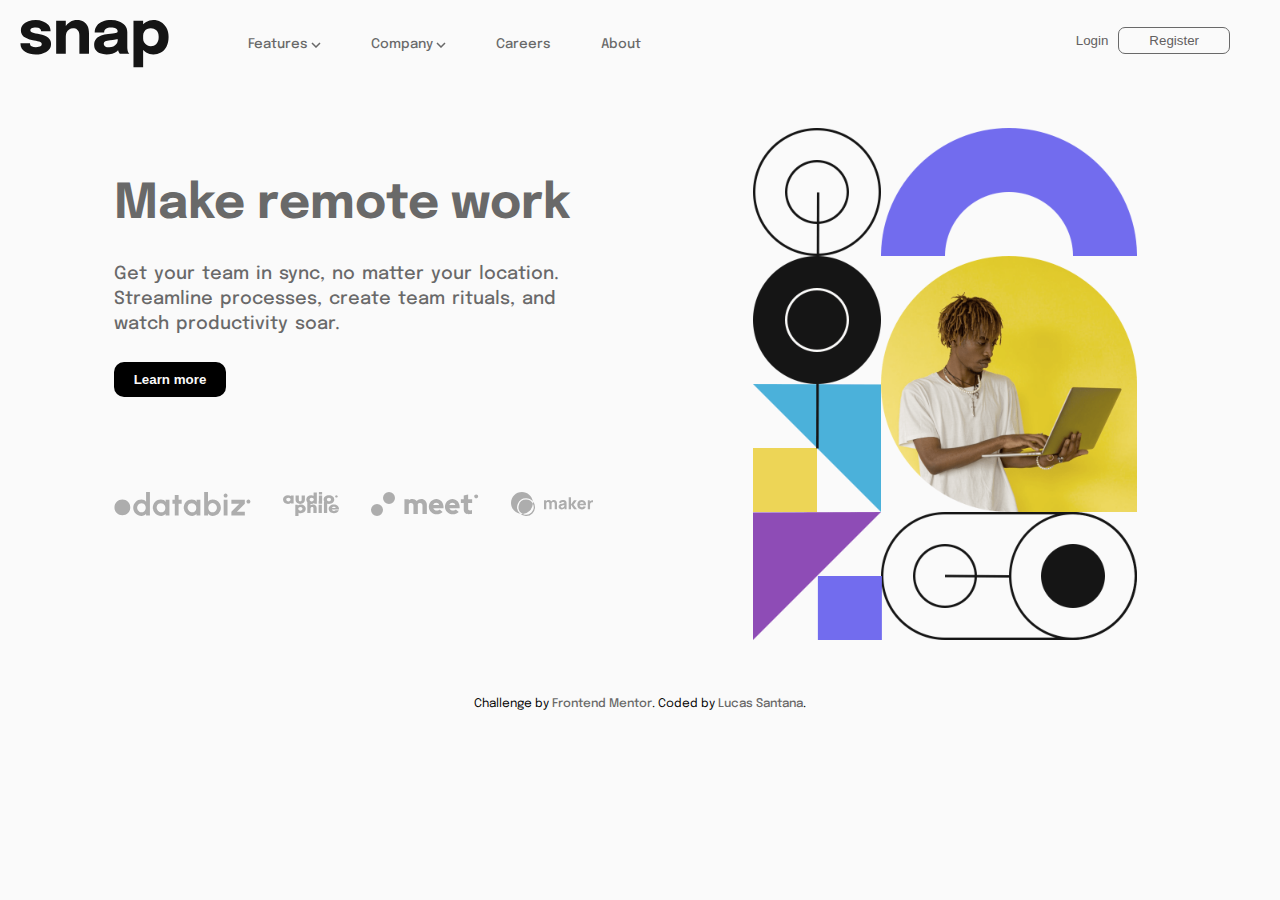
==== index.html @ eabe9b6e "adding frames and creating animations for navbar" ====
<!DOCTYPE html>
<html lang="en">
<head>
  <meta charset="UTF-8">
  <meta name="viewport" content="width=device-width, initial-scale=1.0"> <!-- displays site properly based on user's device -->
  <link rel="icon" type="image/png" sizes="32x32" href="./images/favicon-32x32.png">
  <link rel="preconnect" href="https://fonts.googleapis.com">
  <link rel="preconnect" href="https://fonts.gstatic.com" crossorigin>
  <link href="https://fonts.googleapis.com/css2?family=Epilogue:wght@500;700&display=swap" rel="stylesheet">
  <link rel="stylesheet" href="./styles/style.css" type="text/css">
  <link rel="stylesheet" href="./styles/queries.css" type="text/css">
  <link rel="stylesheet" href="./styles/frames.css" type="text/css">

  <script src="./scripts/script.js" defer></script>
  
  <title>Intro section with dropdown navigation</title>
</head>
<body>
  <header>
    <img src="./images/logo.svg" alt="Logo da página">
    <button type="button" id="btn-collapse-nav-menu">
      <img src="./images/icon-menu.svg" alt="button that activates navigation menu">
    </button>

    <nav class="menu-navigation dp-none">
      <button type="button" id="btn-close-nav-menu">
        <img src="./images/icon-close-menu.svg" alt="">
      </button>
      <ul>
        <li class="nav-item">
          <h4 class="title-nav-item" id="nav-feature">Features
            <img src="./images/icon-arrow-down.svg" class="arrow-down" alt="arrow active Features"
            id="arrow-feactures">
          </h4>
            <div class="anchors-nav-item dp-none" id="features-anchors">
            <a href="#" class="nav-item-link">
              <img src="./images/icon-todo.svg" alt="icon todo list">
              Todo List
            </a>
            <a href="#" class="nav-item-link">
              <img src="./images/icon-calendar.svg" alt="icon calendar">
              Calendar
            </a>
            <a href="#" class="nav-item-link">
              <img src="./images/icon-reminders.svg" alt="icon reminders">
              Reminders
            </a>
            <a href="#" class="nav-item-link">
              <img src="./images/icon-planning.svg" alt="icon planning">
              Planning
            </a>
          </div>
        </li>
        <li class="nav-item">
          <h4 class="title-nav-item" id="nav-company">Company
            <img src="./images/icon-arrow-down.svg" alt="arrow active Features"
            class="arrow-down"  id="arrow-company">
          </h4>
            <div class="anchors-nav-item dp-none" id="company-anchors">
            <a href="#" class="nav-item-link">History</a>
            <a href="#" class="nav-item-link">Our Team</a>
            <a href="#" class="nav-item-link">Blog</a>
          </div>
        </li>
        
          <li class="nav-item">Careers</li>
          <li class="nav-item">About</li>
      </ul>

      <div class="nav-buttons">
        <button id="btn-login" type="button">Login</button>
        <button id="btn-register" type="button">Register</button>
      </div>
        
    </nav>
  </header>

  <section id="section">
      <img src="./images/image-hero-mobile.png" alt="background image section" id="back-image">
      <div class="paragraph-section">
        <h1>Make remote work</h1>
          <p>
            Get your team in sync, no matter your location. Streamline processes, 
            create team rituals, and watch productivity soar.
          </p>
          <button id="btn-learn-more">Learn more</button>
          <footer class="clients">
            <img src="./images/client-databiz.svg" alt="client databiz">
            <img src="./images/client-audiophile.svg" alt="client audiophile">
            <img src="./images/client-meet.svg" alt="client meet">
            <img src="./images/client-maker.svg" alt="client maker">
          </footer>
    </div>
  </section>

  
  <div class="attribution">
    Challenge by <a href="https://www.frontendmentor.io?ref=challenge" target="_blank">Frontend Mentor</a>. 
    Coded by <a href="https://github.com/LucasSilva97/" target="_blank">Lucas Santana</a>.
  </div>
</body>
</html>
---- styles/style.css ----
* {
    margin: 0;
    padding: 0;
}

body{
    background-color: hsl(0, 0%, 98%);
    font-family: 'Epilogue', sans-serif;
}

header{
    display: flex;
    justify-content: space-between;

    padding: 20px;
}

#btn-collapse-nav-menu{
    background: transparent;
    border: none;
    cursor: pointer;
}

.menu-navigation{
    position: absolute;
    background-color: hsl(0, 0%, 98%);

    right: 0;
    width: 50%;
    height: 100%;
    padding: 0 30px;

    display: flex;
    flex-direction: column;

    -webkit-animation: show-slide-left 500ms cubic-bezier(0.250, 0.460, 0.450, 0.940) both;
    animation: show-slide-left 500ms cubic-bezier(0.250, 0.460, 0.450, 0.940) both;
}

.menu-navigation #btn-close-nav-menu{
    position: relative;
    background: transparent;
    border: none;
    
    align-self: flex-end;
    padding: 10px;
    
}

li {
    list-style: none;
}
ul .title-nav-item{
    color: hsl(0, 0%, 41%);
    font-size: .835rem;
    font-weight: 500;
}

ul .nav-item{
    display: flex;
    
}

ul .nav-item, .anchors-nav-item{
    flex-direction: column;
    justify-content: center;
    
    padding: 10px;
    color: hsl(0, 0%, 41%);
    font-size: .835rem;
    font-weight: 500;
    cursor: pointer;
}

ul .nav-item:hover, 
.anchors-nav-item :hover{
    color: hsl(0, 0%, 15%);   
}


ul .nav-item a{
    position: relative;
    margin-left: 10px;
    padding: 7px 10px;
    text-decoration: none;
    color: hsl(0, 0%, 41%);
    font-weight: 500;
    cursor: pointer;
}

a img{
    margin-right: 10px;
}

.menu-navigation #btn-login{
    background: transparent;
    border: none;
    padding: 5px 10px;
    margin-bottom: 7px;

    color:hsl(0, 1%, 38%);
    font-weight: 500;
    font-size: .835;
    cursor: pointer;
}

.menu-navigation #btn-login :hover{
    color: hsl(0, 0%, 15%);
}
.menu-navigation .nav-buttons{
    display: flex;
    flex-direction: column;
    align-items: center;

    margin-top: 15px;

    background-size: cover;
    box-sizing: border-box;
    border-radius: 10px;
    
}


.menu-navigation #btn-register{
    background: transparent;
    flex-basis: content;
    padding: 5px 30px;
    margin-bottom: 7px;
    border: 1.5px solid hsl(0, 0%, 41%);
    border-radius: 7px;

    color:hsl(0, 1%, 38%);
    cursor: pointer;
}

section{
    width: 90%;
    padding: 0px 20px;
    margin: auto;

    text-align: center;
}

section #back-image{
    width: 100%;
    margin: auto;
}

section h1 {
    font-weight: 700;
    font-size: 2rem;

    padding: 18px 0;
}

section .paragraph-section{
    font-weight: 500;
    font-size: .8rem;
    color: hsl(0, 0%, 41%);

    padding: 0 20px;
    line-height: 18px;
}

section #btn-learn-more{
    background-color: hsl(0, 0%, 0%);
    width: 7rem;
    border: none;
    border-radius: 10px;
    padding: 10px;
    margin: 15px 0;

    color: hsl(0, 0%, 98%);
    font-weight: 700;
}

section #btn-learn-more:hover {
    transition: 700ms;
    background: transparent;
    color: hsl(0, 0%, 0%);
    border: 1px solid hsl(0, 0%, 0%);
    border-radius: 10px;
    cursor: pointer;
}

section .clients{
    display: flex;
    justify-content: center;
    gap: 2rem;

    margin-top: 20px;
}

.clients img{
    width: 3.5rem;
    height: 1.2rem;
}

.attribution{
    font-size: 12px;
    text-align: center;
    position: relative;
    width: 100%;
    top: 100%;
    margin-top: 50px;
    
}

.attribution a {
    text-decoration: none;
    color: hsl(0, 0%, 41%);
    font-weight: 500;
}

.dp-none{
    display: none;
}

.dp-flex{
    -webkit-animation: show-slide-div 500ms cubic-bezier(0.250, 0.460, 0.450, 0.940) both;
    animation: show-slide-div 500ms cubic-bezier(0.250, 0.460, 0.450, 0.940) both;
    display: flex;
}
---- styles/queries.css ----
@media (min-width: 870px) {

    header{
        height: 3rem;
    }

    #btn-collapse-nav-menu{
        display: none;
    }

    .menu-navigation{
        position: relative;
        width: 80%;

        display: flex;
        flex-direction: row;
        justify-content: space-between;

    }

    .menu-navigation ul{
        display: flex;
        flex-direction: row;
        gap: 30px;
    }

    #btn-close-nav-menu{
        display: none;
    }

    .nav-item{
        position: relative;
    }

    .nav-item .anchors-nav-item{
        background-color: hsl(0, 0%, 98%);
        position: absolute;
        width: 120px;
        padding: 20px 0;
        top: 50px;

        background-size: cover;
        box-sizing: border-box;

        border-radius: 12px;
        box-shadow: 1px 1px 10px hsl(0, 1%, 38%);

        font-size: 12px;
        font-weight: 700;
    }

    .menu-navigation .nav-buttons{
        flex-direction: row;
        margin: 0;
    }

   .menu-navigation #btn-register:hover {
        transition: 500ms;
        background-color: hsl(0, 0%, 41%);
        color: hsl(0, 0%, 98%);
   }

   section{
        display: flex;
        flex-direction: row-reverse;
        max-height: 30rem;
        padding: 40px;
        gap: 30px;

        justify-content: space-between;

    }

    section img{
        src: url("./images/image-hero-desktop.png");
    }
    
    section img{
        max-width: 30vw;
        max-height: 70vh;
        position: relative;
    }

    section .paragraph-section{
        display: flex;
        flex-direction: column;
        max-width: 30rem;
        padding: 50px;
        
        text-align: left;
        font-size: 18px;
   }

   section h1 {
    font-size: 3rem;
   }

   #back-image{
        src: url('./images/image-hero-desktop.png');
   }

   .paragraph-section p {
        margin-top: 30px;
        word-spacing: 2px;
        line-height: 25px;
   }

   .paragraph-section #btn-learn-more{
        margin-top: 25px;
   }

   .paragraph-section .clients{
        justify-self: flex-end;
        margin-top: 5rem;
        width: 100%;
        
        justify-content: space-between;
   }

   .clients img {
        width: 30rem;
        height: 1.5rem;
   }
}
---- styles/frames.css ----
@keyframes show-slide-div {
    from{
        transform: translateY(0);
    }
    to{
        transform: translateY(10px);
    }
}

@-webkit-keyframes show-slide-div {
    from{
        -webkit-transform: translateY(0);
    }
    to{
        -webkit-transform: translateY(15px);
    }
}

@-webkit-keyframes show-slide-left{
    from{
        -webkit-transform: translateX(100%);
    }
    to{
        -webkit-transform: translateX(0);
    }
}

@keyframes show-slide-left{
    from{
        -webkit-transform: translateX(100%);
    }
    to{
        -webkit-transform: translateX(0);
    }
}

@-webkit-keyframes hide-slide{
    from{
        -webkit-transform: translateX(0);
    }
    to{
        -webkit-transform: translateX(100%);
    }
}

@keyframes hide-slide{
    from{
        transform: translateX(0);
    }
    to{
        transform: translateX(100%);
    }
}
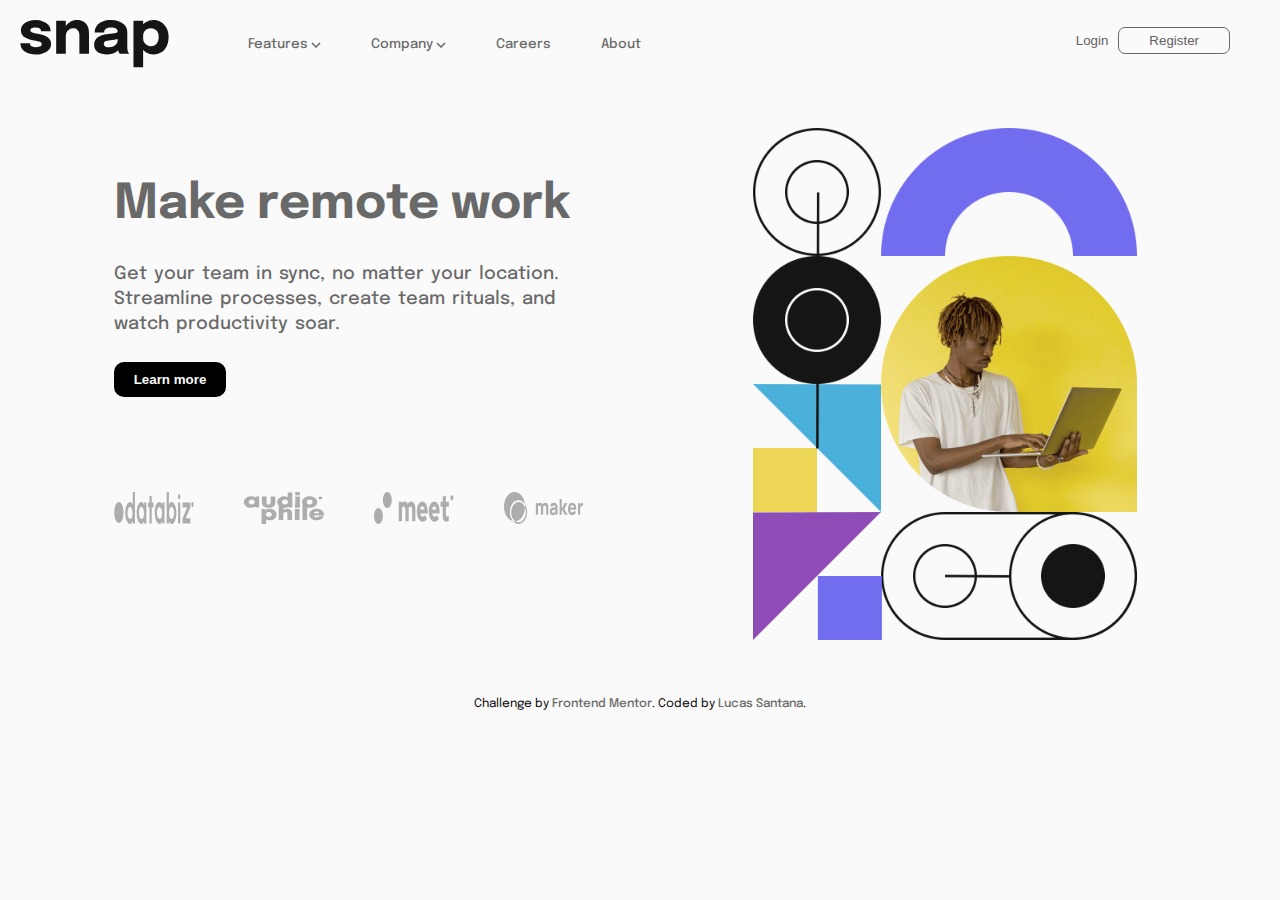
==== commit 0219a20f: "adjusting footer images for links" ====
--- a/index.html
+++ b/index.html
@@ -85,10 +85,10 @@
           </p>
           <button id="btn-learn-more">Learn more</button>
           <footer class="clients">
-            <img src="./images/client-databiz.svg" alt="client databiz">
-            <img src="./images/client-audiophile.svg" alt="client audiophile">
-            <img src="./images/client-meet.svg" alt="client meet">
-            <img src="./images/client-maker.svg" alt="client maker">
+            <a href="#"><img src="./images/client-databiz.svg" alt="client databiz"></a>       
+            <a href="#"><img src="./images/client-audiophile.svg" alt="client audiophile"></a>
+            <a href="#"><img src="./images/client-meet.svg" alt="client meet"></a> 
+            <a href="#"><img src="./images/client-maker.svg" alt="client maker"></a>
           </footer>
     </div>
   </section>
--- a/styles/style.css
+++ b/styles/style.css
@@ -187,13 +187,19 @@
     display: flex;
     justify-content: center;
     gap: 2rem;
+    flex-wrap: wrap;
 
     margin-top: 20px;
 }
 
-.clients img{
-    width: 3.5rem;
-    height: 1.2rem;
+.clients a {
+    /* width: 5rem;
+    height: 3rem; */
+}
+
+.clients a img {
+    width: 5rem;
+    height: 2rem;
 }
 
 .attribution{
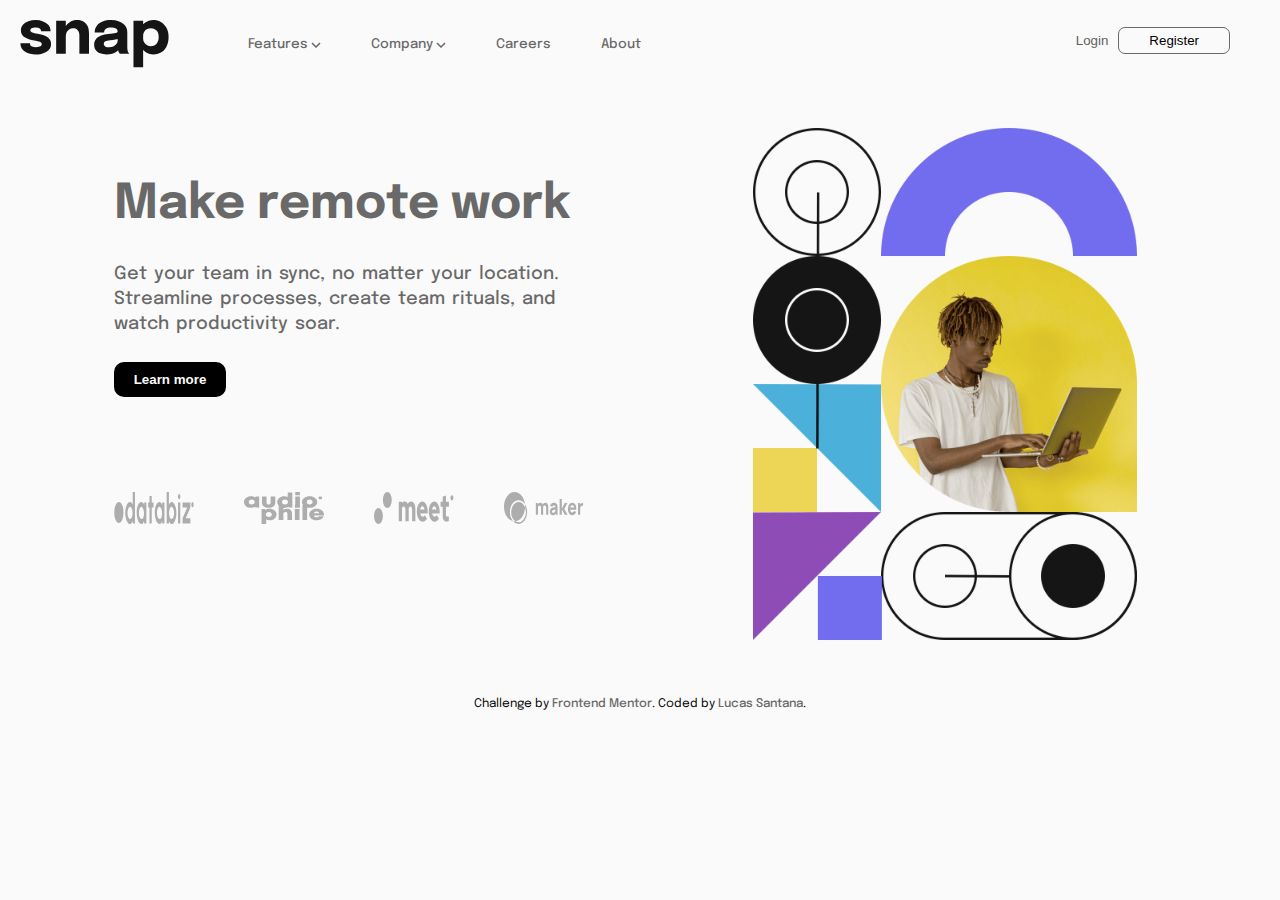
==== commit 4364a21f: "adding the record button to an anchor" ====
--- a/index.html
+++ b/index.html
@@ -69,9 +69,8 @@
 
       <div class="nav-buttons">
         <button id="btn-login" type="button">Login</button>
-        <button id="btn-register" type="button">Register</button>
+        <a href="./registrationScreen/index.html"><button id="btn-register" type="button">Register</button></a>
       </div>
-        
     </nav>
   </header>
 
--- a/styles/style.css
+++ b/styles/style.css
@@ -129,7 +129,6 @@
     border: 1.5px solid hsl(0, 0%, 41%);
     border-radius: 7px;
 
-    color:hsl(0, 1%, 38%);
     cursor: pointer;
 }
 
@@ -190,11 +189,6 @@
     flex-wrap: wrap;
 
     margin-top: 20px;
-}
-
-.clients a {
-    /* width: 5rem;
-    height: 3rem; */
 }
 
 .clients a img {
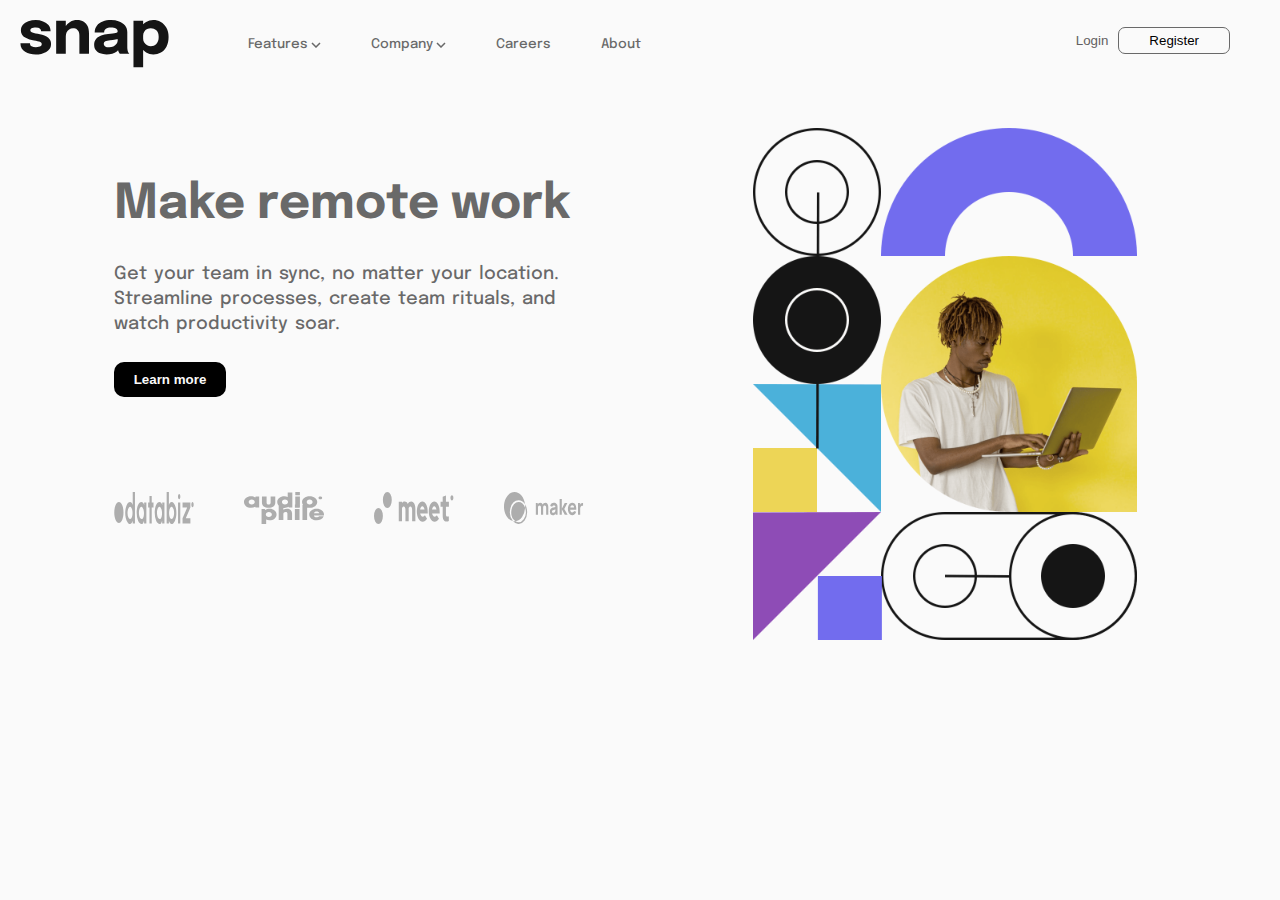
==== commit b2d56c97: "adding company history container" ====
--- a/index.html
+++ b/index.html
@@ -2,7 +2,7 @@
 <html lang="en">
 <head>
   <meta charset="UTF-8">
-  <meta name="viewport" content="width=device-width, initial-scale=1.0"> <!-- displays site properly based on user's device -->
+  <meta name="viewport" content="width=device-width, initial-scale=1.0"> 
   <link rel="icon" type="image/png" sizes="32x32" href="./images/favicon-32x32.png">
   <link rel="preconnect" href="https://fonts.googleapis.com">
   <link rel="preconnect" href="https://fonts.gstatic.com" crossorigin>
@@ -15,87 +15,100 @@
   
   <title>Intro section with dropdown navigation</title>
 </head>
-<body>
-  <header>
-    <img src="./images/logo.svg" alt="Logo da página">
-    <button type="button" id="btn-collapse-nav-menu">
-      <img src="./images/icon-menu.svg" alt="button that activates navigation menu">
-    </button>
+  <body>
+    <header>
+      <img src="./images/logo.svg" alt="Logo da página">
+      <button type="button" id="btn-collapse-nav-menu">
+        <img src="./images/icon-menu.svg" alt="button that activates navigation menu">
+      </button>
 
-    <nav class="menu-navigation dp-none">
-      <button type="button" id="btn-close-nav-menu">
-        <img src="./images/icon-close-menu.svg" alt="">
-      </button>
-      <ul>
-        <li class="nav-item">
-          <h4 class="title-nav-item" id="nav-feature">Features
-            <img src="./images/icon-arrow-down.svg" class="arrow-down" alt="arrow active Features"
-            id="arrow-feactures">
-          </h4>
-            <div class="anchors-nav-item dp-none" id="features-anchors">
-            <a href="#" class="nav-item-link">
-              <img src="./images/icon-todo.svg" alt="icon todo list">
-              Todo List
-            </a>
-            <a href="#" class="nav-item-link">
-              <img src="./images/icon-calendar.svg" alt="icon calendar">
-              Calendar
-            </a>
-            <a href="#" class="nav-item-link">
-              <img src="./images/icon-reminders.svg" alt="icon reminders">
-              Reminders
-            </a>
-            <a href="#" class="nav-item-link">
-              <img src="./images/icon-planning.svg" alt="icon planning">
-              Planning
-            </a>
-          </div>
-        </li>
-        <li class="nav-item">
-          <h4 class="title-nav-item" id="nav-company">Company
-            <img src="./images/icon-arrow-down.svg" alt="arrow active Features"
-            class="arrow-down"  id="arrow-company">
-          </h4>
-            <div class="anchors-nav-item dp-none" id="company-anchors">
-            <a href="#" class="nav-item-link">History</a>
-            <a href="#" class="nav-item-link">Our Team</a>
-            <a href="#" class="nav-item-link">Blog</a>
-          </div>
-        </li>
-        
-          <li class="nav-item">Careers</li>
-          <li class="nav-item">About</li>
-      </ul>
+      <nav id="menu" class="menu-navigation dp-none">
+        <button type="button" id="btn-close-nav-menu">
+          <img src="./images/icon-close-menu.svg" alt="">
+        </button>
+        <ul>
+          <li class="nav-item">
+            <h4 class="title-nav-item" id="nav-feature">Features
+              <img src="./images/icon-arrow-down.svg" class="arrow-down" alt="arrow active Features"
+              id="arrow-feactures">
+            </h4>
+              <div class="anchors-nav-item dp-none" id="features-anchors">
+              <a href="#" class="nav-item-link" onclick="controlAccessToFeatures()">
+                <img src="./images/icon-todo.svg" alt="icon todo list">
+                Todo List
+              </a>
+              <a href="#" class="nav-item-link" onclick="controlAccessToFeatures()">
+                <img src="./images/icon-calendar.svg" alt="icon calendar">
+                Calendar
+              </a>
+              <a href="#" class="nav-item-link" onclick="controlAccessToFeatures()">
+                <img src="./images/icon-reminders.svg" alt="icon reminders">
+                Reminders
+              </a>
+              <a href="#" class="nav-item-link" onclick="controlAccessToFeatures()">
+                <img src="./images/icon-planning.svg" alt="icon planning">
+                Planning
+              </a>
+            </div>
+          </li>
+          <li class="nav-item">
+            <h4 class="title-nav-item" id="nav-company">Company
+              <img src="./images/icon-arrow-down.svg" alt="arrow active Features"
+              class="arrow-down"  id="arrow-company">
+            </h4>
+              <div class="anchors-nav-item dp-none" id="company-anchors">
+              <a href="#" class="nav-item-link" id="history">History</a>
+              <a href="#" class="nav-item-link">Our Team</a>
+              <a href="#" class="nav-item-link">Blog</a>
+            </div>
+          </li>
+          
+            <li class="nav-item">Careers</li>
+            <li class="nav-item">About</li>
+        </ul>
 
-      <div class="nav-buttons">
-        <button id="btn-login" type="button">Login</button>
-        <a href="./registrationScreen/index.html"><button id="btn-register" type="button">Register</button></a>
+        <div class="nav-buttons">
+          <button id="btn-login" type="button">Login</button>
+          <a href="./registrationScreen/register.html"><button id="btn-register" type="button">Register</button></a>
+        </div>
+      </nav>
+    </header>
+
+    <section id="section">
+        <img src="./images/image-hero-mobile.png" alt="background image section" id="back-image">
+        <div class="paragraph-section">
+          <h1>Make remote work</h1>
+            <p>
+              Get your team in sync, no matter your location. Streamline processes, 
+              create team rituals, and watch productivity soar.
+            </p>
+            <button onclick="learnMore()" id="btn-learn-more">Learn more</button>
+              <div id="learn-more" class="dp-none">
+                <button onclick="closeLearnMore()" id="btnCloseLearnMore"><img src="./images/icon-close-menu.svg" alt="button close container learn more"></button> 
+                <p>
+                  Lorem Ipsum is simply dummy text of the printing and typesetting industry. Lorem Ipsum has been the industry's standard 
+                  dummy text ever since the 1500s, when an unknown printer took a galley of type and scrambled it to make a type specimen book. 
+                  It has survived not only five centuries, but also the leap into electronic typesetting, remaining essentially unchanged. 
+                  It was popularised in the 1960s with the release of Letraset sheets containing Lorem 
+                  Ipsum passages, and more recently with desktop publishing software like Aldus PageMaker including versions 
+                  of Lorem Ipsum.
+                  It is a long established fact that a reader will be distracted by the readable content of a page when looking at its layout.     
+                  There are many variations of passages of Lorem Ipsum available, but the majority have suffered alteration in some form, 
+                  by injected humour, or randomised words which don't look even slightly believable. 
+                </p> 
+              </div>
+            <footer class="clients">
+              <a href="#"><img src="./images/client-databiz.svg" alt="client databiz"></a>       
+              <a href="#"><img src="./images/client-audiophile.svg" alt="client audiophile"></a>
+              <a href="#"><img src="./images/client-meet.svg" alt="client meet"></a> 
+              <a href="#"><img src="./images/client-maker.svg" alt="client maker"></a>
+            </footer>
       </div>
-    </nav>
-  </header>
+    </section>
 
-  <section id="section">
-      <img src="./images/image-hero-mobile.png" alt="background image section" id="back-image">
-      <div class="paragraph-section">
-        <h1>Make remote work</h1>
-          <p>
-            Get your team in sync, no matter your location. Streamline processes, 
-            create team rituals, and watch productivity soar.
-          </p>
-          <button id="btn-learn-more">Learn more</button>
-          <footer class="clients">
-            <a href="#"><img src="./images/client-databiz.svg" alt="client databiz"></a>       
-            <a href="#"><img src="./images/client-audiophile.svg" alt="client audiophile"></a>
-            <a href="#"><img src="./images/client-meet.svg" alt="client meet"></a> 
-            <a href="#"><img src="./images/client-maker.svg" alt="client maker"></a>
-          </footer>
-    </div>
-  </section>
-
-  
-  <div class="attribution">
-    Challenge by <a href="https://www.frontendmentor.io?ref=challenge" target="_blank">Frontend Mentor</a>. 
-    Coded by <a href="https://github.com/LucasSilva97/" target="_blank">Lucas Santana</a>.
-  </div>
-</body>
+    <!-- <div class="attribution">
+      Challenge by <a href="https://www.frontendmentor.io?ref=challenge" target="_blank">Frontend Mentor</a>. 
+      Coded by <a href="https://github.com/LucasSilva97/" target="_blank">Lucas Santana</a>.
+    </div> -->
+  </body>
 </html>--- a/styles/style.css
+++ b/styles/style.css
@@ -222,5 +222,163 @@
     display: flex;
 }
 
-
-
+.loggedUser{
+    font-size: 15px;
+    color: #595959;
+    position: absolute;
+    top: 80%;
+    align-self: center;
+    padding: 10px;
+    border: 1px solid #595959;
+    border-radius: 10px;
+
+    letter-spacing: 1px;
+}
+
+.btn-logout{
+    background: transparent;
+    border: none;
+    padding: 5px 10px;
+    margin-bottom: 7px;
+
+    color:hsl(0, 1%, 38%);
+    font-weight: 500;
+    font-size: .935rem;
+    cursor: pointer;
+}
+
+.divExit{
+    display: flex;
+    justify-content: center;
+    align-items: center;
+
+    position: absolute;
+    margin: auto;
+    top: 7%;
+    left: 40%;
+    width: 200px;
+    height: 80px;
+    background-color: #e49607;
+    border: none;
+    border-radius: 15px;
+    box-shadow: 2px 1px 3px #595959;
+    
+    color: #ffffff;
+    font-size: 20px;
+    text-align: center;
+    
+    -webkit-animation: slide-bottom 0.3s cubic-bezier(0.250, 0.460, 0.450, 0.940) both;
+            animation: slide-bottom 0.3s cubic-bezier(0.250, 0.460, 0.450, 0.940) both;
+}
+
+#learn-more{
+    background-color: #ffffff;
+    position: relative;
+    width: 85%;
+    height: max-content;
+    margin: auto;
+    top: 10%;
+    padding: 15px 20px;
+    box-shadow: 2px 1px 5px #595959;
+    border-radius: 15px;
+
+    letter-spacing: 1px;
+    word-spacing: 2px;
+    text-align: left;
+    
+}
+
+#learn-more #btnCloseLearnMore {
+    width: fit-content;
+    border: none;
+    background: transparent;
+}
+
+::-webkit-scrollbar{
+    width: 10px;
+    height: 10px;
+    background-color: transparent;
+}
+::-webkit-scrollbar-thumb{
+    background: #cccccc;
+    border-radius: 5px;
+}
+
+::-webkit-scrollbar-thumb:hover{
+    background: #595959;
+    border-radius: 5px;
+}
+
+::-webkit-scrollbar-track{
+    background: transparent;
+}
+
+.story_snap{
+    background-color: rgba(0, 0, 0, 0.5);
+    top: 0;
+
+    width: 100%;
+    height: 100%;
+    
+    flex-direction: column;
+    align-items: center;
+    justify-content: center;
+
+    position: absolute;
+    -webkit-animation: show-up-center 0.4s cubic-bezier(0.390, 0.575, 0.565, 1.000) forwards;
+    animation: show-up-center 0.4s cubic-bezier(0.390, 0.575, 0.565, 1.000) forwards;
+  
+}
+
+.story_snap #story_close {
+    padding: 7px;
+    font-size: 18px;
+    background-color: #ffffff;
+    
+    border: none;
+    margin: auto;
+    color: #595959;
+    
+    position: fixed;
+    top: 0;
+    
+    cursor: pointer;
+}
+
+
+.story_snap .story_section {
+    background-color: #fff;
+    padding: 10px;
+    width: 70%;
+    height: max-content;
+    margin-top: 20px;
+}
+
+.story_section .story_subtitle {
+    font-size: 15px;
+    margin: 10px 0;
+}
+
+.story_section p {
+    font-size: 10px;
+    margin: 7px 0;
+    letter-spacing: 1px;
+
+    color: #595959;
+}
+
+.story_section ul li {
+    font-size: 12px;
+    margin-top: 5px;
+    color: #595959;
+}
+
+.story_section a {
+    text-decoration: none;
+    color: #595959;
+    margin-top: 5px;
+}
+
+.story_section a:hover{
+    color: #000;
+}
--- a/styles/queries.css
+++ b/styles/queries.css
@@ -121,4 +121,42 @@
         width: 30rem;
         height: 1.5rem;
    }
+
+   .loggedUser{
+        margin-left: 85%;
+        top: 40px;
+   }
+
+   #learn-more{
+        position: absolute;
+        height: 23rem;
+   }
+
+   .story_snap .story_section {
+        width: 90%;
+        border-radius: 20px;
+        margin-top: 20px;
+   }
+
+   .story_section .story_subtitle {
+        font-size: 20px;
+        margin: 10px 0;
+    }
+
+    .story_snap .story_section p {
+        font-size: 15px;
+        margin-top: 10px;
+    }
+
+    .story_snap .story_section ul li {
+        font-size: 13px;
+    }
+
+    .story_snap .story_section ul li {
+        margin-top: 10px;
+    }
+    .story_snap .story_section a {
+        margin-top: 15px;
+    }
+
 }--- a/styles/frames.css
+++ b/styles/frames.css
@@ -50,4 +50,116 @@
     to{
         transform: translateX(100%);
     }
-}+}
+
+ @-webkit-keyframes slide-bottom {
+    0% {
+      -webkit-transform: translateY(0);
+              transform: translateY(0);
+    }
+    100% {
+      -webkit-transform: translateY(15px);
+              transform: translateY(15px);
+    }
+  }
+  @keyframes slide-bottom {
+    0% {
+      -webkit-transform: translateY(0);
+              transform: translateY(0);
+    }
+    100% {
+      -webkit-transform: translateY(15px);
+              transform: translateY(15px);
+    }
+  }
+
+/* ----------------------------------------------
+ * Generated by Animista on 2023-3-9 22:12:20
+ * Licensed under FreeBSD License.
+ * See http://animista.net/license for more info. 
+ * w: http://animista.net, t: @cssanimista
+ * ---------------------------------------------- */
+
+/**
+ * ----------------------------------------
+ * animation slide-fwd-center
+ * ----------------------------------------
+ */
+ @-webkit-keyframes slide-fwd-center {
+    0% {
+      -webkit-transform: translateZ(0);
+              transform: translateZ(0);
+    }
+    100% {
+      -webkit-transform: translateZ(160px);
+              transform: translateZ(160px);
+    }
+  }
+  @keyframes slide-fwd-center {
+    0% {
+      -webkit-transform: translateZ(0);
+              transform: translateZ(0);
+    }
+    100% {
+      -webkit-transform: translateZ(160px);
+              transform: translateZ(160px);
+    }
+  }
+
+/* ----------------------------------------------
+ * Generated by Animista on 2023-3-9 22:15:48
+ * Licensed under FreeBSD License.
+ * See http://animista.net/license for more info. 
+ * w: http://animista.net, t: @cssanimista
+ * ---------------------------------------------- */
+
+/**
+ * ----------------------------------------
+ * animation slide-bck-center
+ * ----------------------------------------
+ */
+ @-webkit-keyframes slide-bck-center {
+    0% {
+      -webkit-transform: translateZ(0);
+              transform: translateZ(0);
+    }
+    100% {
+      -webkit-transform: translateZ(-400px);
+              transform: translateZ(-400px);
+    }
+  }
+  @keyframes slide-bck-center {
+    0% {
+      -webkit-transform: translateZ(0);
+              transform: translateZ(0);
+    }
+    100% {
+      -webkit-transform: translateZ(-400px);
+              transform: translateZ(-400px);
+    }
+  }
+
+  @-webkit-keyframes show-up-center {
+    from{
+        -webkit-transform: scale(0.5);
+                transform: scale(0.5);
+    }
+    to{
+        -webkit-transform: scale(1);
+                transform: scale(1);
+    }
+}
+
+@keyframes show-up-center {
+    from{
+        -webkit-transform: scale(0.5);
+                transform: scale(0.5);
+    }
+    to{
+        -webkit-transform: scale(1);
+                transform: scale(1);
+    }
+}
+  
+  
+  